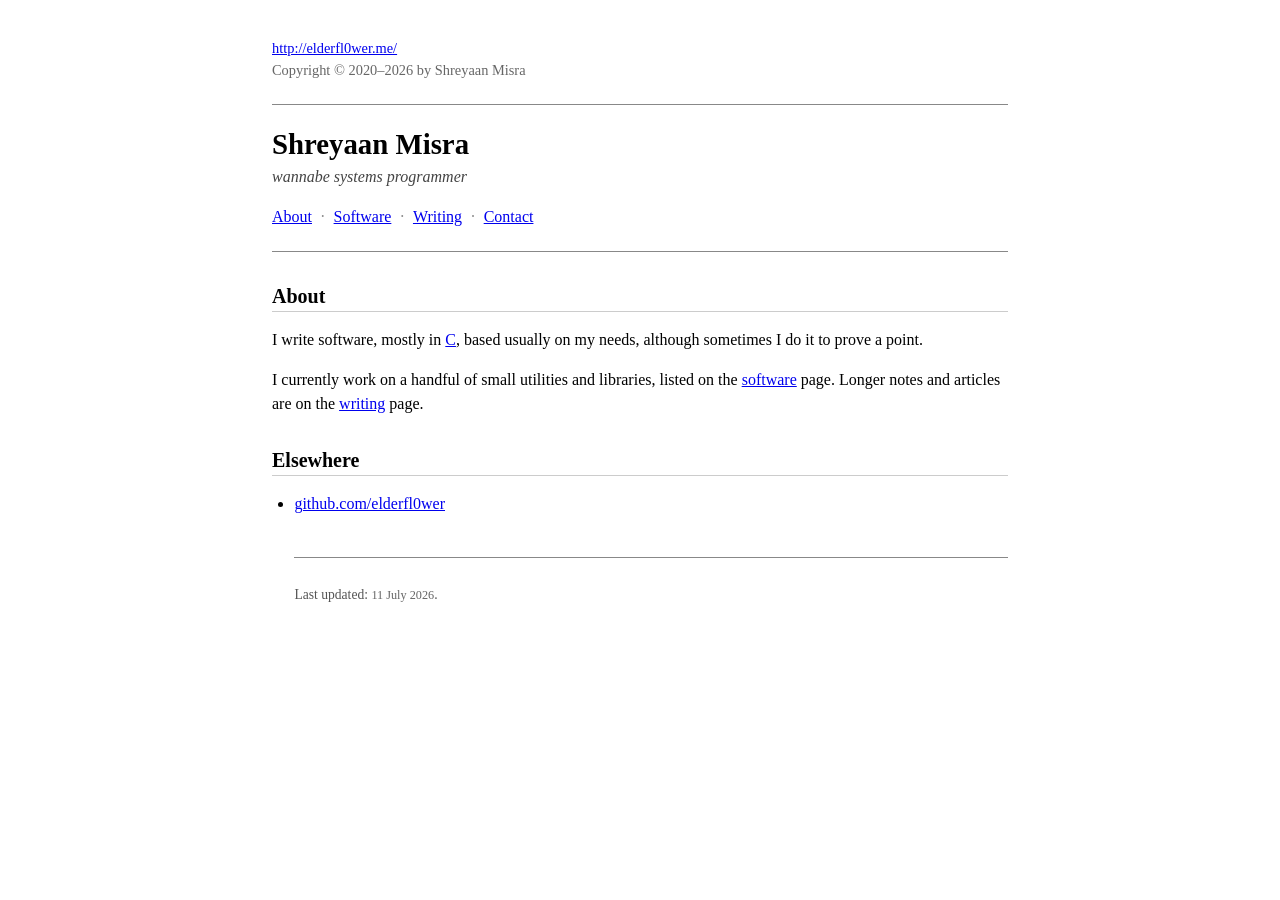
==== index.html @ b0274164 "init" ====
<!DOCTYPE html>
<html lang="en">
<head>
<meta charset="utf-8">
<title>Shreyaan Misra &mdash; home</title>
<meta name="viewport" content="width=device-width, initial-scale=1">
<meta name="description" content="Personal site of Shreyaan Misra: software, writing, and contact information.">
<link rel="stylesheet" href="style.css" type="text/css">
</head>
<body>
<div class="page">

  <p class="byline"><a href="index.html">http://elderfl0wer.me/</a><br>
  Copyright &copy; 2020&ndash;2026 by Shreyaan Misra</p>

  <hr>

  <h1 class="site-title">Shreyaan Misra</h1>
  <p class="tagline">wannabe systems programmer</p>

  <nav class="nav">
    <ul>
      <li><a href="index.html">About</a></li>
      <li><a href="software.html">Software</a></li>
      <li><a href="writing.html">Writing</a></li>
      <li><a href="contact.html">Contact</a></li>
    </ul>
  </nav>

  <hr>

  <h2 id="about">About</h2>
  <p>
    I write software, mostly in <a href="https://www.c-language.org/" target="_blank">C</a>, based usually on my needs,
    although sometimes I do it to prove a point.
  </p>

  <p>
  I currently work on a handful of small utilities and libraries,
  listed on the <a href="software.html">software</a> page. Longer
  notes and articles are on the <a href="writing.html">writing</a>
  page.
  </p>

  <h2 id="elsewhere">Elsewhere</h2>

  <ul class="links plain">
    <!-- TODO: replace with your real links, remove any you don't use -->
    <li><a href="https://github.com/elderfl0wer/">github.com/elderfl0wer</a></li>
    <!--
    <li><a href="https://invisible-island.net/">invisible-island.net</a> &mdash; example of the style this site borrows from</li>
    <li><a href="https://www.stroustrup.com/">stroustrup.com</a> &mdash; another example</li>
  </ul>
    -->

  <footer>
    <p>Last updated: <span class="updated">11 July 2026</span>.</p>
  </footer>

</div>
</body>
</html>
---- style.css ----
/* ---------------------------------------------------------------
   style.css
   Plain, "old web" academic/hacker homepage style, in the vein of
   invisible-island.net and stroustrup.com. No frameworks, no JS,
   nothing fancier than what a browser gives you for free.
   ------------------------------------------------------------- */

body {
    font-family: Georgia, "Times New Roman", Times, serif;
    font-size: 16px;
    line-height: 1.5;
    color: #000000;
    background-color: #ffffff;
    margin: 0;
    padding: 0;
}

.page {
    max-width: 46em;
    margin: 0 auto;
    padding: 1.5em 1em 3em 1em;
}

a:link    { color: #0000ee; text-decoration: underline; }
a:visited { color: #551a8b; text-decoration: underline; }
a:hover   { color: #cc0000; }
a:active  { color: #ff0000; }

hr {
    border: none;
    border-top: 1px solid #888888;
    margin: 1.4em 0;
}

h1, h2, h3 {
    font-family: Georgia, "Times New Roman", Times, serif;
    font-weight: bold;
    line-height: 1.2;
}

h1.no-header, .site-title {
    font-size: 1.8em;
    margin: 0.2em 0 0.1em 0;
}

.tagline {
    font-style: italic;
    color: #444444;
    margin: 0 0 1em 0;
}

h2 {
    font-size: 1.25em;
    margin-top: 1.6em;
    margin-bottom: 0.6em;
    border-bottom: 1px solid #cccccc;
    padding-bottom: 0.15em;
}

/* top navigation, e.g.  About | Software | Writing | Contact */
.nav {
    margin: 0.8em 0;
}

.nav ul {
    list-style: none;
    margin: 0;
    padding: 0;
}

.nav li {
    display: inline;
    margin-right: 0.3em;
}

.nav li:not(:last-child)::after {
    content: " \00b7";  /* middle-dot separator, ascii-safe fallback below */
    color: #888888;
    margin-left: 0.3em;
}

/* small-caps treatment for project / program names, as on
   invisible-island.net */
.proj-name, .small-caps {
    font-variant: small-caps;
    font-style: normal;
}

/* project / software listing */
dl.projects dt {
    font-weight: bold;
    margin-top: 0.9em;
}

dl.projects dt a {
    font-variant: small-caps;
}

dl.projects dd {
    margin: 0.15em 0 0 0;
    color: #222222;
}

ul.plain, ol.plain {
    padding-left: 1.4em;
}

ul.links li {
    margin: 0.25em 0;
}

.byline, .updated {
    color: #666666;
    font-size: 0.9em;
}

footer {
    margin-top: 3em;
    padding-top: 1em;
    border-top: 1px solid #888888;
    color: #555555;
    font-size: 0.85em;
}

code, pre {
    font-family: "Courier New", Courier, monospace;
    font-size: 0.95em;
}

pre {
    background: #f5f5f5;
    border: 1px solid #dddddd;
    padding: 0.7em;
    overflow-x: auto;
}

blockquote {
    margin: 1em 1.5em;
    color: #333333;
    border-left: 2px solid #cccccc;
    padding-left: 1em;
}

img.headshot {
    float: left;
    margin: 0 1.2em 0.5em 0;
    border: 1px solid #cccccc;
}

.clear { clear: both; }

@media (max-width: 40em) {
    .page { padding: 1em 0.8em 2em 0.8em; }
    img.headshot { float: none; display: block; margin: 0 0 1em 0; }
}
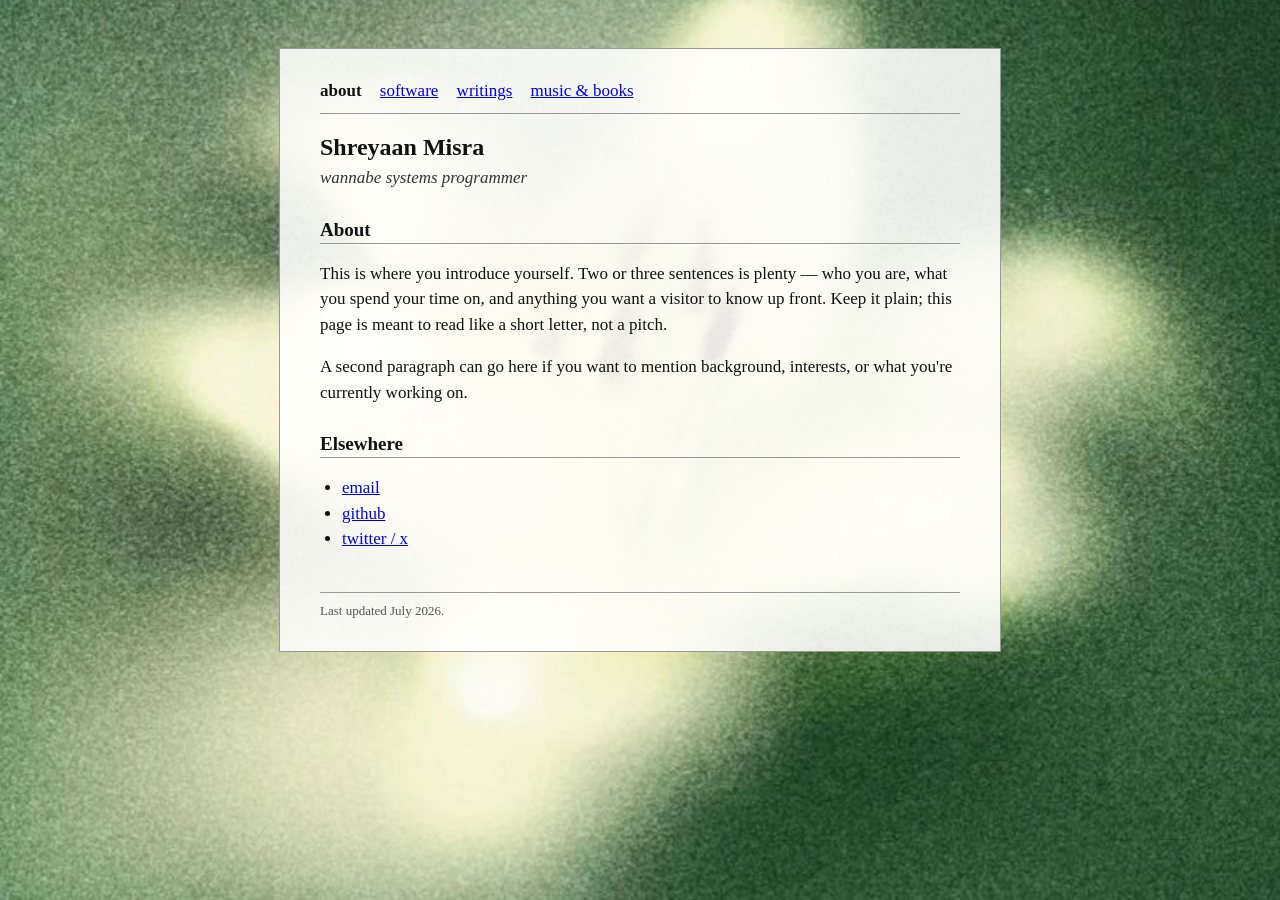
==== commit f0556df4: "base of the website" ====
--- a/index.html
+++ b/index.html
@@ -1,60 +1,45 @@
 <!DOCTYPE html>
 <html lang="en">
 <head>
-<meta charset="utf-8">
-<title>Shreyaan Misra &mdash; home</title>
+<meta charset="UTF-8">
+<title>about</title>
 <meta name="viewport" content="width=device-width, initial-scale=1">
-<meta name="description" content="Personal site of Shreyaan Misra: software, writing, and contact information.">
-<link rel="stylesheet" href="style.css" type="text/css">
+<link rel="stylesheet" href="style.css">
 </head>
 <body>
-<div class="page">
+<div id="page">
 
-  <p class="byline"><a href="index.html">http://elderfl0wer.me/</a><br>
-  Copyright &copy; 2020&ndash;2026 by Shreyaan Misra</p>
+  <nav id="sitenav">
+    <a class="current" href="index.html">about</a>
+    <a href="software.html">software</a>
+    <a href="writings.html">writings</a>
+    <a href="miscellany.html">music &amp; books</a>
+  </nav>
 
-  <hr>
-
-  <h1 class="site-title">Shreyaan Misra</h1>
+  <h1>Shreyaan Misra</h1>
   <p class="tagline">wannabe systems programmer</p>
 
-  <nav class="nav">
-    <ul>
-      <li><a href="index.html">About</a></li>
-      <li><a href="software.html">Software</a></li>
-      <li><a href="writing.html">Writing</a></li>
-      <li><a href="contact.html">Contact</a></li>
-    </ul>
-  </nav>
-
-  <hr>
-
-  <h2 id="about">About</h2>
+  <h2>About</h2>
   <p>
-    I write software, mostly in <a href="https://www.c-language.org/" target="_blank">C</a>, based usually on my needs,
-    although sometimes I do it to prove a point.
+    This is where you introduce yourself. Two or three sentences is
+    plenty &mdash; who you are, what you spend your time on, and
+    anything you want a visitor to know up front. Keep it plain; this
+    page is meant to read like a short letter, not a pitch.
+  </p>
+  <p>
+    A second paragraph can go here if you want to mention background,
+    interests, or what you're currently working on.
   </p>
 
-  <p>
-  I currently work on a handful of small utilities and libraries,
-  listed on the <a href="software.html">software</a> page. Longer
-  notes and articles are on the <a href="writing.html">writing</a>
-  page.
-  </p>
-
-  <h2 id="elsewhere">Elsewhere</h2>
-
-  <ul class="links plain">
-    <!-- TODO: replace with your real links, remove any you don't use -->
-    <li><a href="https://github.com/elderfl0wer/">github.com/elderfl0wer</a></li>
-    <!--
-    <li><a href="https://invisible-island.net/">invisible-island.net</a> &mdash; example of the style this site borrows from</li>
-    <li><a href="https://www.stroustrup.com/">stroustrup.com</a> &mdash; another example</li>
+  <h2>Elsewhere</h2>
+  <ul>
+    <li><a href="mailto:you@example.com">email</a></li>
+    <li><a href="https://github.com/yourname">github</a></li>
+    <li><a href="https://twitter.com/yourname">twitter / x</a></li>
   </ul>
-    -->
 
   <footer>
-    <p>Last updated: <span class="updated">11 July 2026</span>.</p>
+    Last updated July 2026.
   </footer>
 
 </div>
--- a/style.css
+++ b/style.css
@@ -1,155 +1,105 @@
-/* ---------------------------------------------------------------
+/* -------------------------------------------------------------
    style.css
-   Plain, "old web" academic/hacker homepage style, in the vein of
-   invisible-island.net and stroustrup.com. No frameworks, no JS,
-   nothing fancier than what a browser gives you for free.
-   ------------------------------------------------------------- */
+   Kept deliberately plain — no frameworks, no build step.
+   Edit colors/fonts here and it applies to every page.
+------------------------------------------------------------- */
 
 body {
-    font-family: Georgia, "Times New Roman", Times, serif;
-    font-size: 16px;
-    line-height: 1.5;
-    color: #000000;
-    background-color: #ffffff;
     margin: 0;
     padding: 0;
+    font-family: "Times New Roman", Times, Georgia, serif;
+    font-size: 17px;
+    color: #111111;
+    background-color: #1c261c;
+    background-image: url("elderflower.png");
+    background-size: cover;
+    background-position: center;
+    background-attachment: fixed;
+    background-repeat: no-repeat;
 }
 
-.page {
-    max-width: 46em;
-    margin: 0 auto;
-    padding: 1.5em 1em 3em 1em;
+/* the whole page sits in one narrow column, like a plain text
+   document, on top of a translucent paper-colored panel so it
+   stays readable over the photo */
+#page {
+    max-width: 640px;
+    margin: 48px auto 96px auto;
+    padding: 32px 40px;
+    background-color: rgba(255, 255, 253, 0.88);
+    border: 1px solid #999999;
 }
 
-a:link    { color: #0000ee; text-decoration: underline; }
-a:visited { color: #551a8b; text-decoration: underline; }
-a:hover   { color: #cc0000; }
-a:active  { color: #ff0000; }
+h1 {
+    font-size: 24px;
+    margin: 0 0 4px 0;
+}
+
+h2 {
+    font-size: 19px;
+    margin: 28px 0 8px 0;
+    border-bottom: 1px solid #999999;
+    padding-bottom: 2px;
+}
+
+p, li {
+    line-height: 1.5;
+}
+
+.tagline {
+    margin: 0 0 20px 0;
+    font-style: italic;
+    color: #333333;
+}
+
+/* top navigation: a plain row of links, underlined like it's 1999 */
+nav#sitenav {
+    margin-bottom: 20px;
+    padding-bottom: 12px;
+    border-bottom: 1px solid #999999;
+}
+
+nav#sitenav a {
+    margin-right: 14px;
+}
+
+nav#sitenav a.current {
+    color: #111111;
+    font-weight: bold;
+    text-decoration: none;
+}
+
+a {
+    color: #0000EE;
+    text-decoration: underline;
+}
+
+a:visited {
+    color: #551A8B;
+}
 
 hr {
     border: none;
-    border-top: 1px solid #888888;
-    margin: 1.4em 0;
+    border-top: 1px solid #999999;
+    margin: 28px 0;
 }
 
-h1, h2, h3 {
-    font-family: Georgia, "Times New Roman", Times, serif;
-    font-weight: bold;
-    line-height: 1.2;
+ul {
+    padding-left: 22px;
 }
 
-h1.no-header, .site-title {
-    font-size: 1.8em;
-    margin: 0.2em 0 0.1em 0;
+.entry {
+    margin-bottom: 18px;
 }
 
-.tagline {
-    font-style: italic;
-    color: #444444;
-    margin: 0 0 1em 0;
-}
-
-h2 {
-    font-size: 1.25em;
-    margin-top: 1.6em;
-    margin-bottom: 0.6em;
-    border-bottom: 1px solid #cccccc;
-    padding-bottom: 0.15em;
-}
-
-/* top navigation, e.g.  About | Software | Writing | Contact */
-.nav {
-    margin: 0.8em 0;
-}
-
-.nav ul {
-    list-style: none;
-    margin: 0;
-    padding: 0;
-}
-
-.nav li {
-    display: inline;
-    margin-right: 0.3em;
-}
-
-.nav li:not(:last-child)::after {
-    content: " \00b7";  /* middle-dot separator, ascii-safe fallback below */
-    color: #888888;
-    margin-left: 0.3em;
-}
-
-/* small-caps treatment for project / program names, as on
-   invisible-island.net */
-.proj-name, .small-caps {
-    font-variant: small-caps;
-    font-style: normal;
-}
-
-/* project / software listing */
-dl.projects dt {
-    font-weight: bold;
-    margin-top: 0.9em;
-}
-
-dl.projects dt a {
-    font-variant: small-caps;
-}
-
-dl.projects dd {
-    margin: 0.15em 0 0 0;
-    color: #222222;
-}
-
-ul.plain, ol.plain {
-    padding-left: 1.4em;
-}
-
-ul.links li {
-    margin: 0.25em 0;
-}
-
-.byline, .updated {
-    color: #666666;
-    font-size: 0.9em;
+.entry .meta {
+    color: #555555;
+    font-size: 14px;
 }
 
 footer {
-    margin-top: 3em;
-    padding-top: 1em;
-    border-top: 1px solid #888888;
+    margin-top: 40px;
+    padding-top: 10px;
+    border-top: 1px solid #999999;
+    font-size: 13px;
     color: #555555;
-    font-size: 0.85em;
 }
-
-code, pre {
-    font-family: "Courier New", Courier, monospace;
-    font-size: 0.95em;
-}
-
-pre {
-    background: #f5f5f5;
-    border: 1px solid #dddddd;
-    padding: 0.7em;
-    overflow-x: auto;
-}
-
-blockquote {
-    margin: 1em 1.5em;
-    color: #333333;
-    border-left: 2px solid #cccccc;
-    padding-left: 1em;
-}
-
-img.headshot {
-    float: left;
-    margin: 0 1.2em 0.5em 0;
-    border: 1px solid #cccccc;
-}
-
-.clear { clear: both; }
-
-@media (max-width: 40em) {
-    .page { padding: 1em 0.8em 2em 0.8em; }
-    img.headshot { float: none; display: block; margin: 0 0 1em 0; }
-}
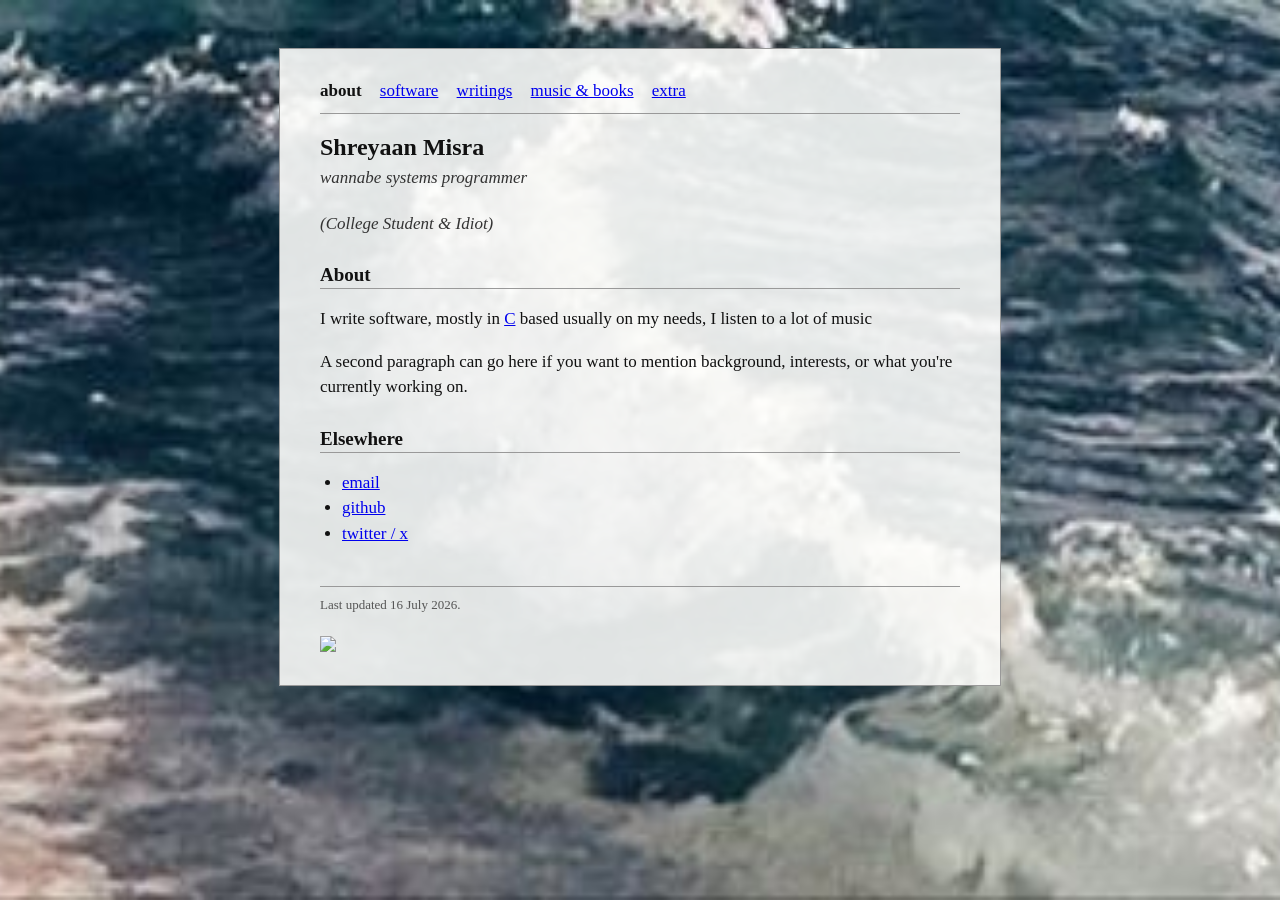
==== commit 2d4a6ae9: "v2 of the site" ====
--- a/index.html
+++ b/index.html
@@ -6,6 +6,10 @@
 <meta name="viewport" content="width=device-width, initial-scale=1">
 <link rel="stylesheet" href="style.css">
 </head>
+<script>
+    const ws new WebSocket('ws://localhost:1337');
+    ws.onmessage = () => location.reload();
+</script>
 <body>
 <div id="page">
 
@@ -14,17 +18,20 @@
     <a href="software.html">software</a>
     <a href="writings.html">writings</a>
     <a href="miscellany.html">music &amp; books</a>
+    <a href="extra.html">extra</a>
+
+    
   </nav>
 
   <h1>Shreyaan Misra</h1>
   <p class="tagline">wannabe systems programmer</p>
+  <p class="tagline">(College Student & Idiot)</p>
+  
 
   <h2>About</h2>
   <p>
-    This is where you introduce yourself. Two or three sentences is
-    plenty &mdash; who you are, what you spend your time on, and
-    anything you want a visitor to know up front. Keep it plain; this
-    page is meant to read like a short letter, not a pitch.
+  I write software, mostly in <a href="https://www.c-language.org/">C</a>
+  based usually on my needs, I listen to a lot of music
   </p>
   <p>
     A second paragraph can go here if you want to mention background,
@@ -33,14 +40,16 @@
 
   <h2>Elsewhere</h2>
   <ul>
-    <li><a href="mailto:you@example.com">email</a></li>
-    <li><a href="https://github.com/yourname">github</a></li>
-    <li><a href="https://twitter.com/yourname">twitter / x</a></li>
+    <li><a href="mailto:shreyaanmisra0@gmail.com">email</a></li>
+    <li><a href="https://github.com/elderfl0wer/">github</a></li>
+    <li><a href="https://twitter.com/elderfl0werWK/">twitter / x</a></li>
   </ul>
 
   <footer>
-    Last updated July 2026.
+    Last updated 16 July 2026.
   </footer>
+  <br>
+  <img src="https://www.vim.org/images/just_vim_it_animated_click.gif" align="center">
 
 </div>
 </body>
--- a/style.css
+++ b/style.css
@@ -11,7 +11,7 @@
     font-size: 17px;
     color: #111111;
     background-color: #1c261c;
-    background-image: url("elderflower.png");
+    background-image: url("ocean.jpg");
     background-size: cover;
     background-position: center;
     background-attachment: fixed;
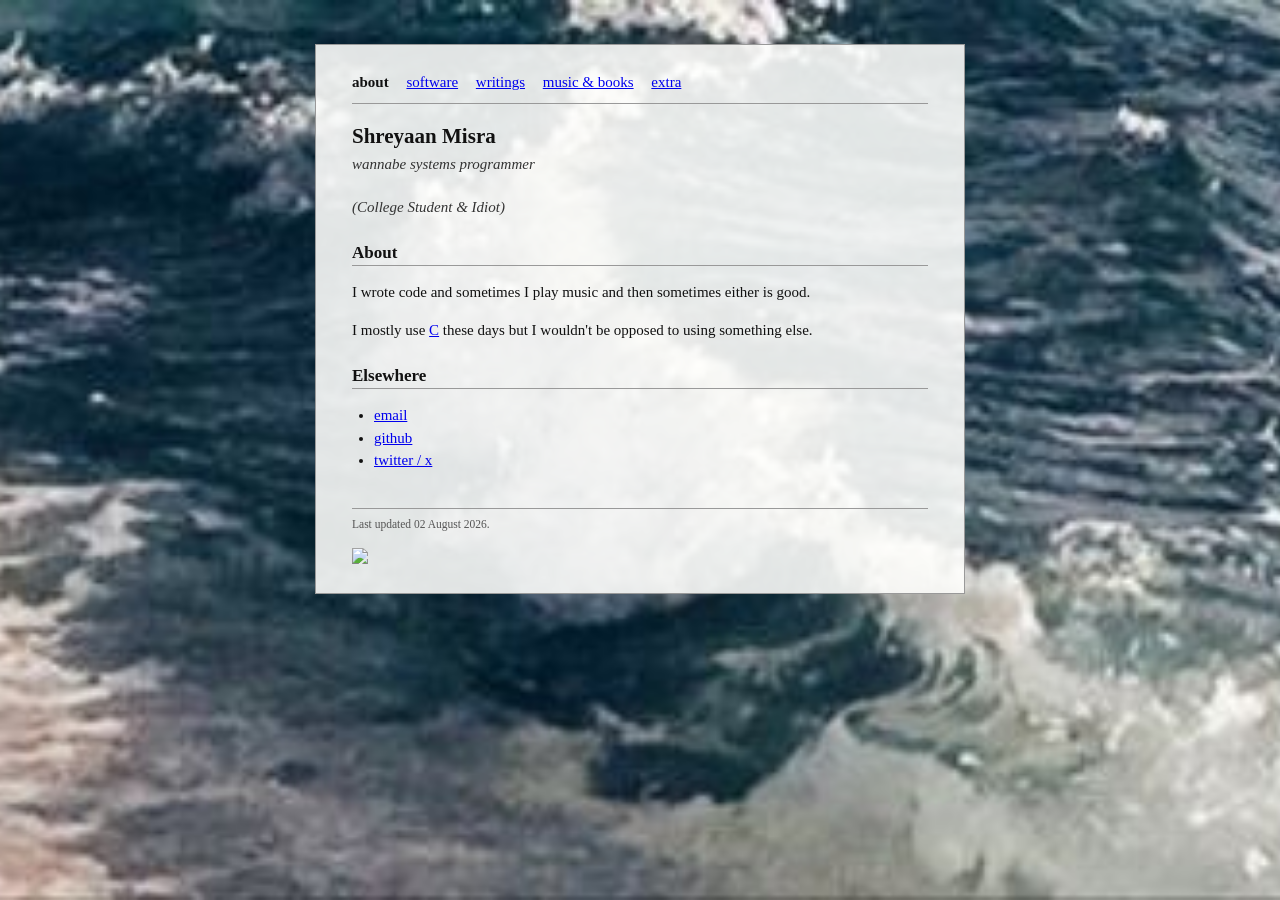
==== commit d0ea7279: "updated placeholders with actual text" ====
--- a/index.html
+++ b/index.html
@@ -6,10 +6,10 @@
 <meta name="viewport" content="width=device-width, initial-scale=1">
 <link rel="stylesheet" href="style.css">
 </head>
-<script>
-    const ws new WebSocket('ws://localhost:1337');
-    ws.onmessage = () => location.reload();
-</script>
+<!-- <script> -->
+<!--     const ws new WebSocket('ws://localhost:1337'); -->
+<!--     ws.onmessage = () => location.reload(); -->
+<!-- </script> -->
 <body>
 <div id="page">
 
@@ -26,18 +26,14 @@
   <h1>Shreyaan Misra</h1>
   <p class="tagline">wannabe systems programmer</p>
   <p class="tagline">(College Student & Idiot)</p>
-  
 
   <h2>About</h2>
   <p>
-  I write software, mostly in <a href="https://www.c-language.org/">C</a>
-  based usually on my needs, I listen to a lot of music
+    I wrote code and sometimes I play music and then sometimes either is good.
   </p>
   <p>
-    A second paragraph can go here if you want to mention background,
-    interests, or what you're currently working on.
+    I mostly use <a src="https://www.c-language.org/">C</a> these days but I wouldn't be opposed to using something else.
   </p>
-
   <h2>Elsewhere</h2>
   <ul>
     <li><a href="mailto:shreyaanmisra0@gmail.com">email</a></li>
@@ -46,7 +42,7 @@
   </ul>
 
   <footer>
-    Last updated 16 July 2026.
+    Last updated 02 August 2026.
   </footer>
   <br>
   <img src="https://www.vim.org/images/just_vim_it_animated_click.gif" align="center">
--- a/style.css
+++ b/style.css
@@ -8,7 +8,7 @@
     margin: 0;
     padding: 0;
     font-family: "Times New Roman", Times, Georgia, serif;
-    font-size: 17px;
+    font-size: 15px;
     color: #111111;
     background-color: #1c261c;
     background-image: url("ocean.jpg");
@@ -22,27 +22,34 @@
    document, on top of a translucent paper-colored panel so it
    stays readable over the photo */
 #page {
-    max-width: 640px;
-    margin: 48px auto 96px auto;
-    padding: 32px 40px;
+    max-width: 576px;
+    margin: 44px auto 86px auto;
+    padding: 29px 36px;
     background-color: rgba(255, 255, 253, 0.88);
     border: 1px solid #999999;
 }
 
 h1 {
-    font-size: 24px;
+    font-size: 21px;
     margin: 0 0 4px 0;
 }
 
 h2 {
-    font-size: 19px;
-    margin: 28px 0 8px 0;
+    font-size: 17px;
+    margin: 25px 0 7px 0;
     border-bottom: 1px solid #999999;
     padding-bottom: 2px;
 }
 
 p, li {
     line-height: 1.5;
+}
+
+/* safety net: no image should ever be wider than its container,
+   anywhere on the site */
+img {
+    max-width: 100%;
+    height: auto;
 }
 
 .tagline {
@@ -93,13 +100,87 @@
 
 .entry .meta {
     color: #555555;
-    font-size: 14px;
+    font-size: 12.5px;
 }
 
 footer {
-    margin-top: 40px;
-    padding-top: 10px;
+    margin-top: 36px;
+    padding-top: 9px;
     border-top: 1px solid #999999;
-    font-size: 13px;
+    font-size: 11.5px;
     color: #555555;
 }
+
+/* -------------------------------------------------------------
+   writing / post pages (writing/*.html)
+   imgur-style: image-heavy, with code snippets, but kept inside
+   the same plain narrow-column look as the rest of the site
+------------------------------------------------------------- */
+
+.back-link {
+    display: inline-block;
+    margin-bottom: 18px;
+    font-size: 12.5px;
+}
+
+.post-header .meta {
+    color: #555555;
+    font-size: 12.5px;
+    margin: 0 0 21px 0;
+}
+
+.post img,
+.post figure img {
+    max-width: 100%;
+    height: auto;
+    display: block;
+    margin: 20px auto;
+    border: 1px solid #999999;
+}
+
+.post figure {
+    margin: 20px 0;
+}
+
+.post figcaption {
+    text-align: center;
+    font-size: 11.5px;
+    font-style: italic;
+    color: #555555;
+    margin-top: 6px;
+}
+
+.post pre {
+    background-color: #1c261c;
+    color: #e8e8e3;
+    padding: 13px 15px;
+    overflow-x: auto;
+    font-size: 12px;
+    line-height: 1.45;
+    margin: 18px 0;
+    border: 1px solid #999999;
+}
+
+.post pre code {
+    background: none;
+    color: inherit;
+    padding: 0;
+    border: none;
+    font-size: inherit;
+}
+
+.post code {
+    font-family: "Courier New", Courier, monospace;
+    background-color: rgba(0, 0, 0, 0.06);
+    padding: 1px 4px;
+    font-size: 13.5px;
+    border: 1px solid #cccccc;
+}
+
+.post blockquote {
+    margin: 20px 0;
+    padding: 4px 16px;
+    border-left: 3px solid #999999;
+    color: #333333;
+    font-style: italic;
+}
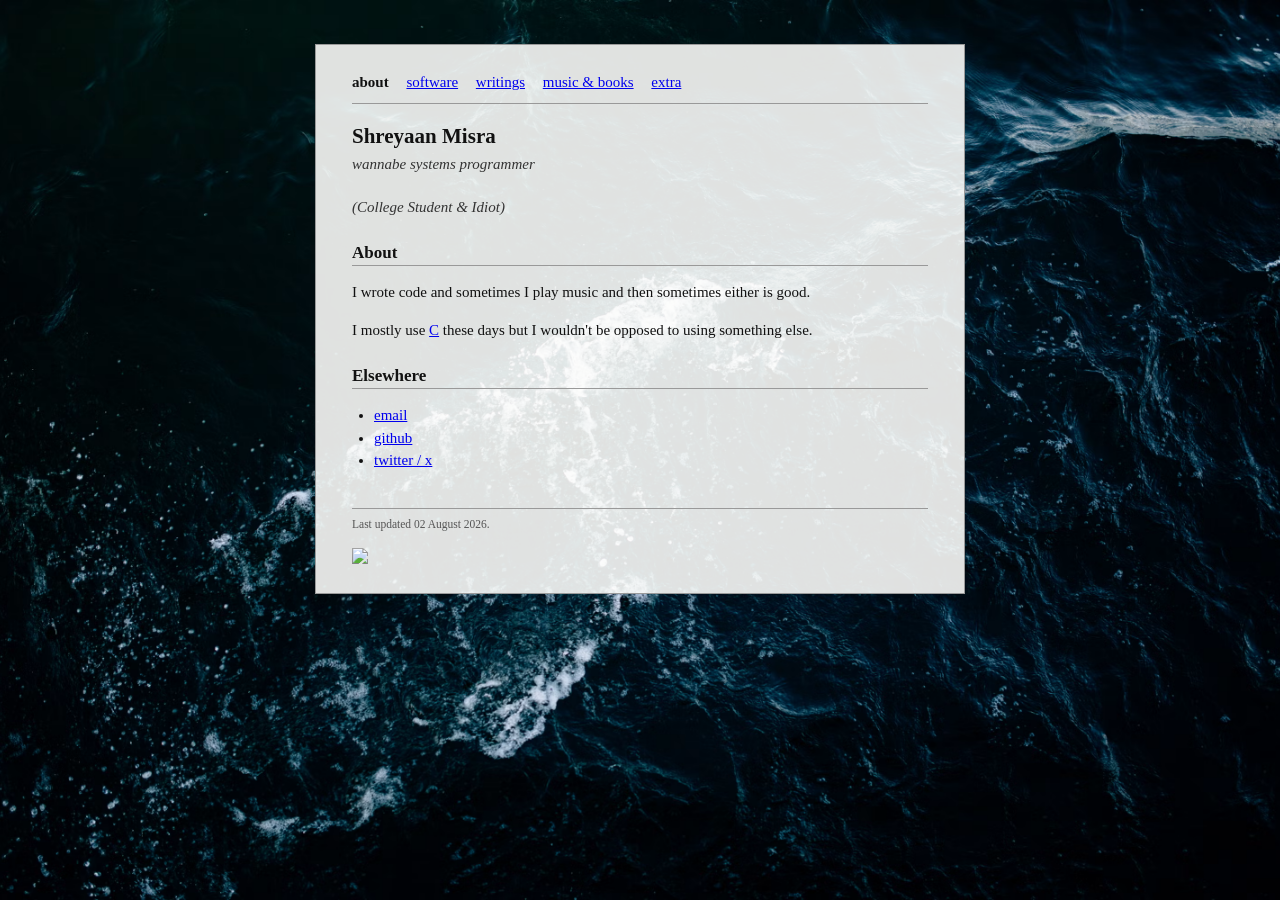
==== commit 5d490ae2: "updated email" ====
--- a/index.html
+++ b/index.html
@@ -36,7 +36,7 @@
   </p>
   <h2>Elsewhere</h2>
   <ul>
-    <li><a href="mailto:shreyaanmisra0@gmail.com">email</a></li>
+    <li><a href="mailto:me@elderfl0wer.org">email</a></li>
     <li><a href="https://github.com/elderfl0wer/">github</a></li>
     <li><a href="https://twitter.com/elderfl0werWK/">twitter / x</a></li>
   </ul>
--- a/style.css
+++ b/style.css
@@ -11,7 +11,7 @@
     font-size: 15px;
     color: #111111;
     background-color: #1c261c;
-    background-image: url("ocean.jpg");
+    background-image: url("wavemaxxed.png");
     background-size: cover;
     background-position: center;
     background-attachment: fixed;
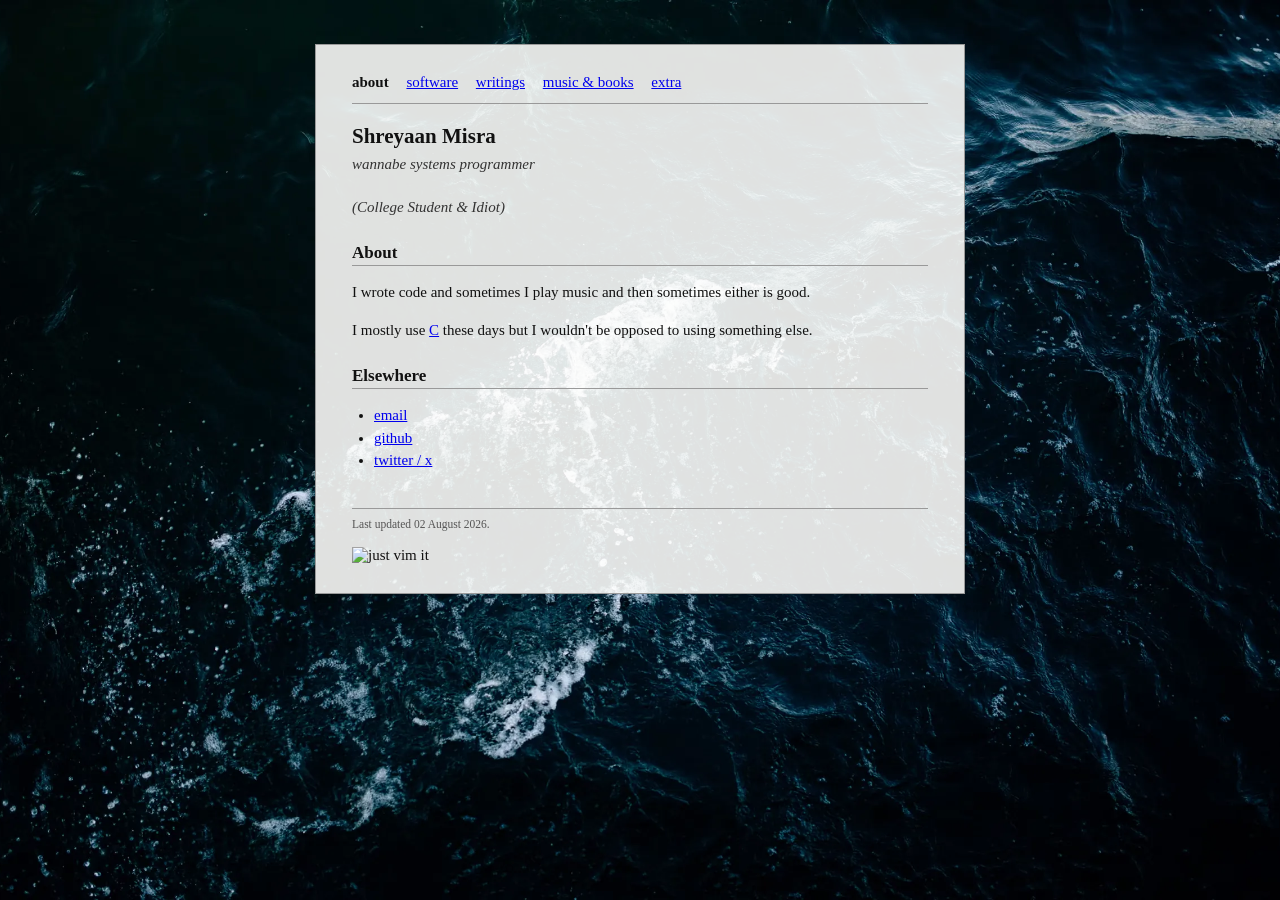
==== commit 6566d599: "v3: cleaned up elderfl0wer.org" ====
--- a/index.html
+++ b/index.html
@@ -4,12 +4,12 @@
 <meta charset="UTF-8">
 <title>about</title>
 <meta name="viewport" content="width=device-width, initial-scale=1">
-<link rel="stylesheet" href="style.css">
+<meta name="description" content="Shreyaan Misra — wannabe systems programmer, college student.">
+<meta name="theme-color" content="#1c261c">
+<link rel="preload" as="image" href="assets/img/wavemaxxed.webp" type="image/webp">
+<link rel="stylesheet" href="assets/css/style.css">
+<script src="assets/js/main.js" defer></script>
 </head>
-<!-- <script> -->
-<!--     const ws new WebSocket('ws://localhost:1337'); -->
-<!--     ws.onmessage = () => location.reload(); -->
-<!-- </script> -->
 <body>
 <div id="page">
 
@@ -19,20 +19,18 @@
     <a href="writings.html">writings</a>
     <a href="miscellany.html">music &amp; books</a>
     <a href="extra.html">extra</a>
-
-    
   </nav>
 
   <h1>Shreyaan Misra</h1>
   <p class="tagline">wannabe systems programmer</p>
-  <p class="tagline">(College Student & Idiot)</p>
+  <p class="tagline">(College Student &amp; Idiot)</p>
 
   <h2>About</h2>
   <p>
     I wrote code and sometimes I play music and then sometimes either is good.
   </p>
   <p>
-    I mostly use <a src="https://www.c-language.org/">C</a> these days but I wouldn't be opposed to using something else.
+    I mostly use <a href="https://www.c-language.org/">C</a> these days but I wouldn't be opposed to using something else.
   </p>
   <h2>Elsewhere</h2>
   <ul>
@@ -45,7 +43,7 @@
     Last updated 02 August 2026.
   </footer>
   <br>
-  <img src="https://www.vim.org/images/just_vim_it_animated_click.gif" align="center">
+  <img src="https://www.vim.org/images/just_vim_it_animated_click.gif" alt="just vim it" loading="lazy" decoding="async">
 
 </div>
 </body>
--- a/assets/css/style.css
+++ b/assets/css/style.css
@@ -0,0 +1,198 @@
+/* -------------------------------------------------------------
+   style.css
+   Kept deliberately plain — no frameworks, no build step.
+   Edit colors/fonts here and it applies to every page.
+------------------------------------------------------------- */
+
+body {
+    margin: 0;
+    padding: 0;
+    font-family: "Times New Roman", Times, Georgia, serif;
+    font-size: 15px;
+    color: #111111;
+    background-color: #1c261c;
+}
+
+/* background photo lives on a fixed pseudo-element instead of
+   background-attachment: fixed — same look, but scrolling stays
+   smooth (no full-page repaints, esp. on mobile) */
+body::before {
+    content: "";
+    position: fixed;
+    inset: 0;
+    z-index: -1;
+    background-color: #1c261c;
+    background-image: url("../img/wavemaxxed.jpg");
+    background-image: image-set(url("../img/wavemaxxed.webp") type("image/webp"), url("../img/wavemaxxed.jpg") type("image/jpeg"));
+    background-size: cover;
+    background-position: center;
+    background-repeat: no-repeat;
+    transform: translateZ(0);
+}
+
+/* the whole page sits in one narrow column, like a plain text
+   document, on top of a translucent paper-colored panel so it
+   stays readable over the photo */
+#page {
+    max-width: 576px;
+    margin: 44px auto 86px auto;
+    padding: 29px 36px;
+    background-color: rgba(255, 255, 253, 0.88);
+    border: 1px solid #999999;
+}
+
+h1 {
+    font-size: 21px;
+    margin: 0 0 4px 0;
+}
+
+h2 {
+    font-size: 17px;
+    margin: 25px 0 7px 0;
+    border-bottom: 1px solid #999999;
+    padding-bottom: 2px;
+}
+
+p, li {
+    line-height: 1.5;
+}
+
+/* safety net: no image should ever be wider than its container,
+   anywhere on the site */
+img {
+    max-width: 100%;
+    height: auto;
+}
+
+.tagline {
+    margin: 0 0 20px 0;
+    font-style: italic;
+    color: #333333;
+}
+
+/* top navigation: a plain row of links, underlined like it's 1999 */
+nav#sitenav {
+    margin-bottom: 20px;
+    padding-bottom: 12px;
+    border-bottom: 1px solid #999999;
+}
+
+nav#sitenav a {
+    margin-right: 14px;
+}
+
+nav#sitenav a.current {
+    color: #111111;
+    font-weight: bold;
+    text-decoration: none;
+}
+
+a {
+    color: #0000EE;
+    text-decoration: underline;
+}
+
+a:visited {
+    color: #551A8B;
+}
+
+hr {
+    border: none;
+    border-top: 1px solid #999999;
+    margin: 28px 0;
+}
+
+ul {
+    padding-left: 22px;
+}
+
+.entry {
+    margin-bottom: 18px;
+}
+
+.entry .meta {
+    color: #555555;
+    font-size: 12.5px;
+}
+
+footer {
+    margin-top: 36px;
+    padding-top: 9px;
+    border-top: 1px solid #999999;
+    font-size: 11.5px;
+    color: #555555;
+}
+
+/* -------------------------------------------------------------
+   writing / post pages (writing/*.html)
+   imgur-style: image-heavy, with code snippets, but kept inside
+   the same plain narrow-column look as the rest of the site
+------------------------------------------------------------- */
+
+.back-link {
+    display: inline-block;
+    margin-bottom: 18px;
+    font-size: 12.5px;
+}
+
+.post-header .meta {
+    color: #555555;
+    font-size: 12.5px;
+    margin: 0 0 21px 0;
+}
+
+.post img,
+.post figure img {
+    max-width: 100%;
+    height: auto;
+    display: block;
+    margin: 20px auto;
+    border: 1px solid #999999;
+}
+
+.post figure {
+    margin: 20px 0;
+}
+
+.post figcaption {
+    text-align: center;
+    font-size: 11.5px;
+    font-style: italic;
+    color: #555555;
+    margin-top: 6px;
+}
+
+.post pre {
+    background-color: #1c261c;
+    color: #e8e8e3;
+    padding: 13px 15px;
+    overflow-x: auto;
+    font-size: 12px;
+    line-height: 1.45;
+    margin: 18px 0;
+    border: 1px solid #999999;
+}
+
+.post pre code {
+    background: none;
+    color: inherit;
+    padding: 0;
+    border: none;
+    font-size: inherit;
+}
+
+.post code {
+    font-family: "Courier New", Courier, monospace;
+    background-color: rgba(0, 0, 0, 0.06);
+    padding: 1px 4px;
+    font-size: 13.5px;
+    border: 1px solid #cccccc;
+}
+
+.post blockquote {
+    margin: 20px 0;
+    padding: 4px 16px;
+    border-left: 3px solid #999999;
+    color: #333333;
+    font-style: italic;
+}
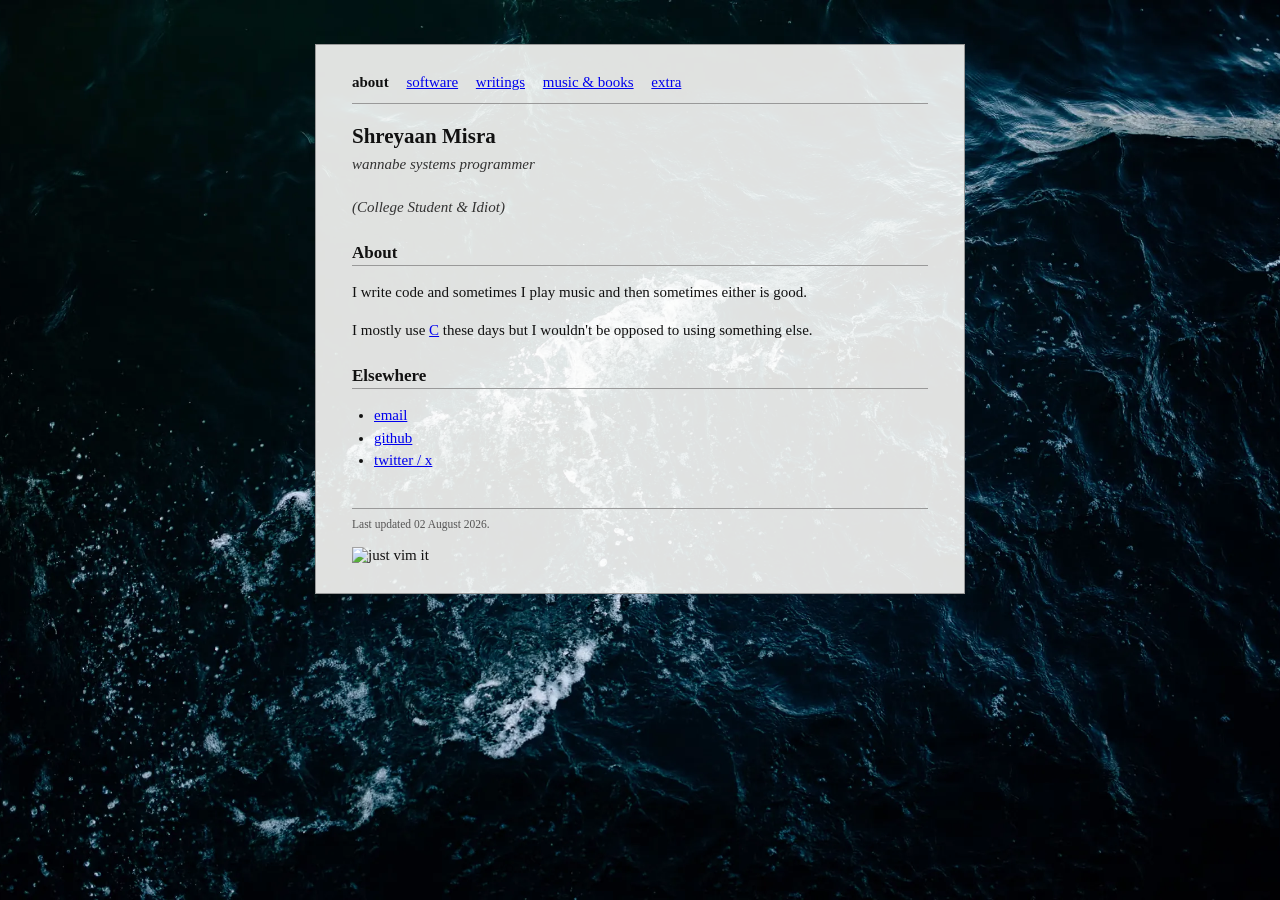
==== commit c0c396e2: "typo in index page" ====
--- a/index.html
+++ b/index.html
@@ -27,7 +27,7 @@
 
   <h2>About</h2>
   <p>
-    I wrote code and sometimes I play music and then sometimes either is good.
+    I write code and sometimes I play music and then sometimes either is good.
   </p>
   <p>
     I mostly use <a href="https://www.c-language.org/">C</a> these days but I wouldn't be opposed to using something else.
